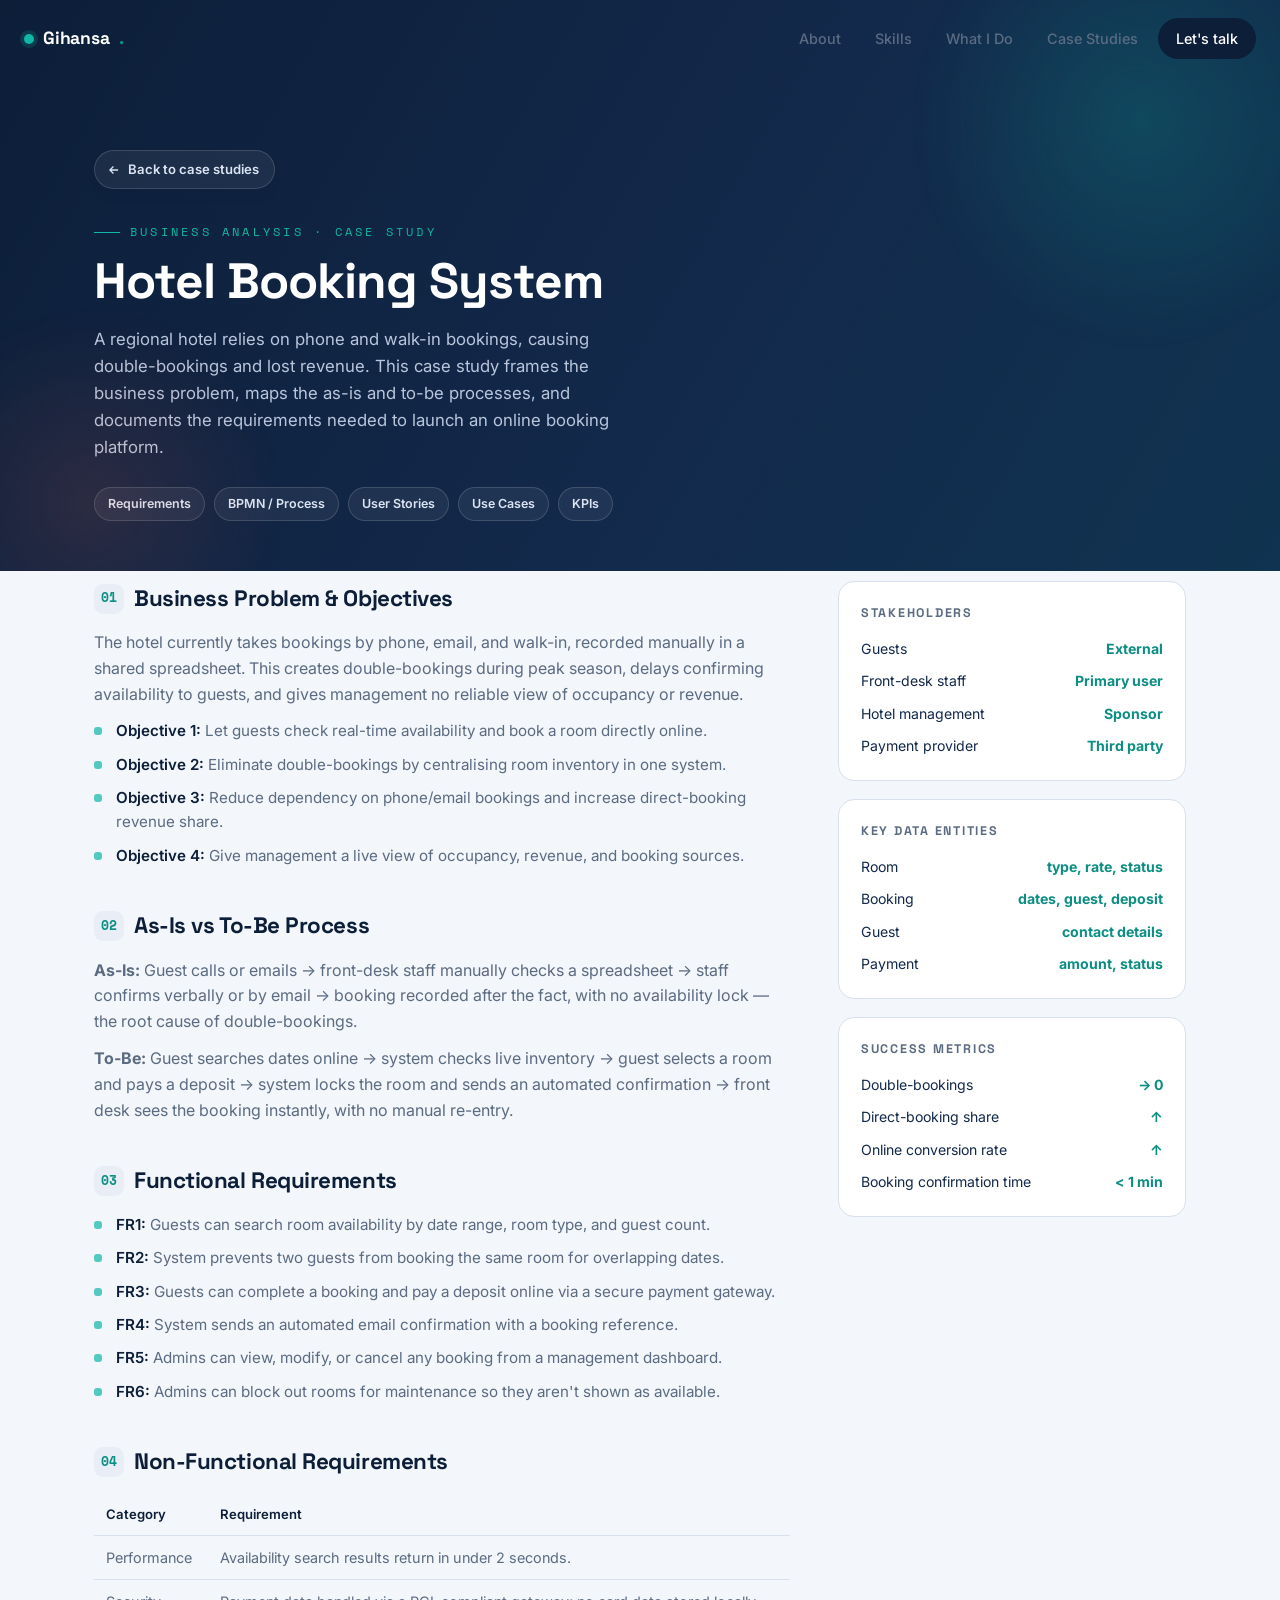
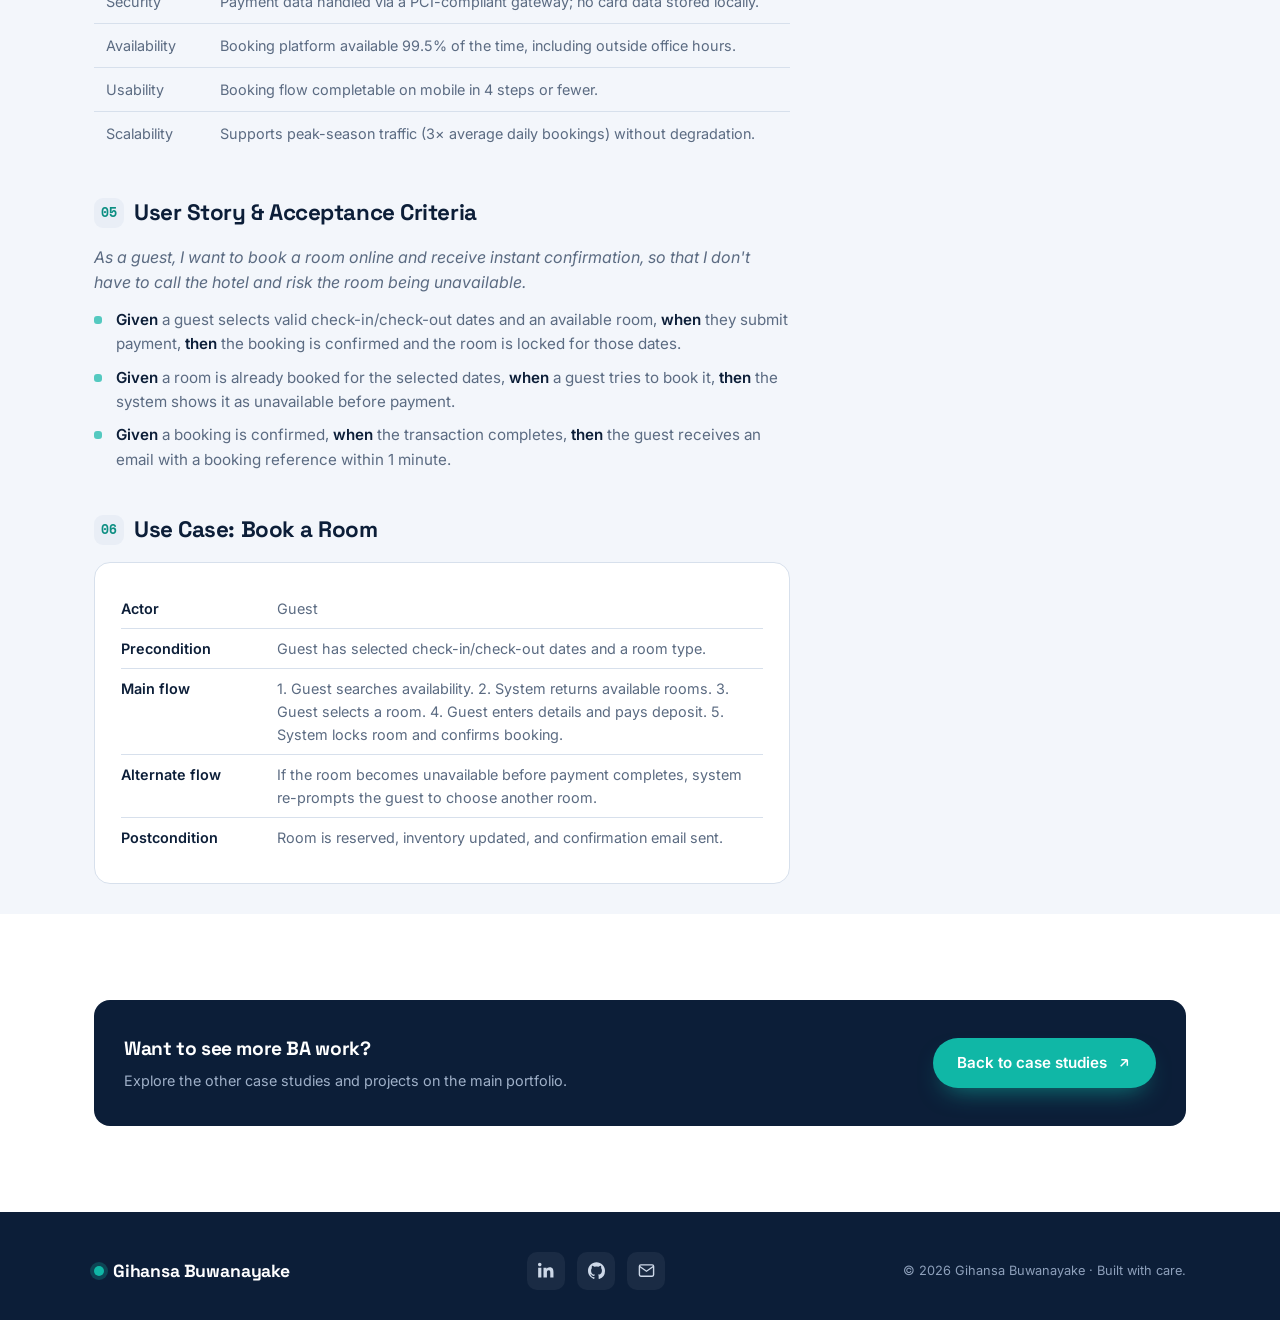
==== hotel-booking-case-study.html @ 0ababed9 "Initial commit: BA portfolio site Add portfolio homepage, hotel booking and online shopping BA case " ====
<!DOCTYPE html>
<html lang="en">
<head>
<meta charset="UTF-8" />
<meta name="viewport" content="width=device-width, initial-scale=1.0" />
<title>Hotel Booking System — BA Case Study · Gihansa Buwanayake</title>
<meta name="description" content="Business analysis case study: requirements, process mapping, user stories and use cases for an online hotel booking platform." />
<link rel="icon" href="data:image/svg+xml,<svg xmlns='http://www.w3.org/2000/svg' viewBox='0 0 100 100'><rect width='100' height='100' rx='22' fill='%230C1E38'/><text x='50' y='68' font-size='54' text-anchor='middle' fill='%2310B7A6' font-family='monospace' font-weight='700'>G</text></svg>" />
<link rel="preconnect" href="https://fonts.googleapis.com">
<link rel="preconnect" href="https://fonts.gstatic.com" crossorigin>
<link href="https://fonts.googleapis.com/css2?family=Space+Grotesk:wght@400;500;600;700&family=Inter:wght@400;500;600&family=Space+Mono:wght@400;700&display=swap" rel="stylesheet">
<link rel="stylesheet" href="css/styles.css">
</head>
<body>

<div class="progress" id="progress" aria-hidden="true"></div>

<nav class="nav" id="nav">
  <a href="index.html#top" class="brand"><span class="dot"></span>Gihansa<span style="color:var(--teal-dk)">.</span></a>
  <div class="navlinks" id="navlinks">
    <a href="index.html#about">About</a>
    <a href="index.html#skills">Skills</a>
    <a href="index.html#services">What I Do</a>
    <a href="index.html#work">Case Studies</a>
    <a href="index.html#contact" class="nav-cta">Let's talk</a>
  </div>
  <button class="burger" id="burger" aria-label="Menu"><span></span><span></span><span></span></button>
</nav>

<header class="hero case-hero dark" id="top">
  <div class="wrap">
    <a href="index.html#work" class="back">
      <svg viewBox="0 0 24 24" fill="none" stroke="currentColor" stroke-width="2.2"><path d="M19 12H5M11 18l-6-6 6-6"/></svg>
      Back to case studies
    </a>
    <span class="eyebrow reveal in">Business Analysis · Case Study</span>
    <h1 class="reveal in d1">Hotel Booking System</h1>
    <p class="lead reveal in d2">A regional hotel relies on phone and walk-in bookings, causing double-bookings and lost revenue. This case study frames the business problem, maps the as-is and to-be processes, and documents the requirements needed to launch an online booking platform.</p>
    <div class="case-meta reveal in d3">
      <span>Requirements</span>
      <span>BPMN / Process</span>
      <span>User Stories</span>
      <span>Use Cases</span>
      <span>KPIs</span>
    </div>
  </div>
</header>

<section class="section case-body">
  <div class="wrap case-grid">
    <div>
      <div class="case-block reveal">
        <h2><span class="no">01</span>Business Problem &amp; Objectives</h2>
        <p>The hotel currently takes bookings by phone, email, and walk-in, recorded manually in a shared spreadsheet. This creates double-bookings during peak season, delays confirming availability to guests, and gives management no reliable view of occupancy or revenue.</p>
        <ul>
          <li><strong>Objective 1:</strong> Let guests check real-time availability and book a room directly online.</li>
          <li><strong>Objective 2:</strong> Eliminate double-bookings by centralising room inventory in one system.</li>
          <li><strong>Objective 3:</strong> Reduce dependency on phone/email bookings and increase direct-booking revenue share.</li>
          <li><strong>Objective 4:</strong> Give management a live view of occupancy, revenue, and booking sources.</li>
        </ul>
      </div>

      <div class="case-block reveal d1">
        <h2><span class="no">02</span>As-Is vs To-Be Process</h2>
        <p><strong>As-Is:</strong> Guest calls or emails → front-desk staff manually checks a spreadsheet → staff confirms verbally or by email → booking recorded after the fact, with no availability lock — the root cause of double-bookings.</p>
        <p><strong>To-Be:</strong> Guest searches dates online → system checks live inventory → guest selects a room and pays a deposit → system locks the room and sends an automated confirmation → front desk sees the booking instantly, with no manual re-entry.</p>
      </div>

      <div class="case-block reveal d2">
        <h2><span class="no">03</span>Functional Requirements</h2>
        <ul>
          <li><strong>FR1:</strong> Guests can search room availability by date range, room type, and guest count.</li>
          <li><strong>FR2:</strong> System prevents two guests from booking the same room for overlapping dates.</li>
          <li><strong>FR3:</strong> Guests can complete a booking and pay a deposit online via a secure payment gateway.</li>
          <li><strong>FR4:</strong> System sends an automated email confirmation with a booking reference.</li>
          <li><strong>FR5:</strong> Admins can view, modify, or cancel any booking from a management dashboard.</li>
          <li><strong>FR6:</strong> Admins can block out rooms for maintenance so they aren't shown as available.</li>
        </ul>
      </div>

      <div class="case-block reveal d3">
        <h2><span class="no">04</span>Non-Functional Requirements</h2>
        <table class="case-table">
          <tr><th>Category</th><th>Requirement</th></tr>
          <tr><td>Performance</td><td>Availability search results return in under 2 seconds.</td></tr>
          <tr><td>Security</td><td>Payment data handled via a PCI-compliant gateway; no card data stored locally.</td></tr>
          <tr><td>Availability</td><td>Booking platform available 99.5% of the time, including outside office hours.</td></tr>
          <tr><td>Usability</td><td>Booking flow completable on mobile in 4 steps or fewer.</td></tr>
          <tr><td>Scalability</td><td>Supports peak-season traffic (3× average daily bookings) without degradation.</td></tr>
        </table>
      </div>

      <div class="case-block reveal">
        <h2><span class="no">05</span>User Story &amp; Acceptance Criteria</h2>
        <p><em>As a guest, I want to book a room online and receive instant confirmation, so that I don't have to call the hotel and risk the room being unavailable.</em></p>
        <ul>
          <li><strong>Given</strong> a guest selects valid check-in/check-out dates and an available room, <strong>when</strong> they submit payment, <strong>then</strong> the booking is confirmed and the room is locked for those dates.</li>
          <li><strong>Given</strong> a room is already booked for the selected dates, <strong>when</strong> a guest tries to book it, <strong>then</strong> the system shows it as unavailable before payment.</li>
          <li><strong>Given</strong> a booking is confirmed, <strong>when</strong> the transaction completes, <strong>then</strong> the guest receives an email with a booking reference within 1 minute.</li>
        </ul>
      </div>

      <div class="case-block reveal d1">
        <h2><span class="no">06</span>Use Case: Book a Room</h2>
        <div class="usecase">
          <div class="row"><b>Actor</b><span>Guest</span></div>
          <div class="row"><b>Precondition</b><span>Guest has selected check-in/check-out dates and a room type.</span></div>
          <div class="row"><b>Main flow</b><span>1. Guest searches availability. 2. System returns available rooms. 3. Guest selects a room. 4. Guest enters details and pays deposit. 5. System locks room and confirms booking.</span></div>
          <div class="row"><b>Alternate flow</b><span>If the room becomes unavailable before payment completes, system re-prompts the guest to choose another room.</span></div>
          <div class="row"><b>Postcondition</b><span>Room is reserved, inventory updated, and confirmation email sent.</span></div>
        </div>
      </div>
    </div>

    <aside class="case-side">
      <div class="side-card reveal">
        <h3>Stakeholders</h3>
        <ul>
          <li>Guests <b>External</b></li>
          <li>Front-desk staff <b>Primary user</b></li>
          <li>Hotel management <b>Sponsor</b></li>
          <li>Payment provider <b>Third party</b></li>
        </ul>
      </div>
      <div class="side-card reveal d1">
        <h3>Key Data Entities</h3>
        <ul>
          <li>Room <b>type, rate, status</b></li>
          <li>Booking <b>dates, guest, deposit</b></li>
          <li>Guest <b>contact details</b></li>
          <li>Payment <b>amount, status</b></li>
        </ul>
      </div>
      <div class="side-card reveal d2">
        <h3>Success Metrics</h3>
        <ul>
          <li>Double-bookings <b>→ 0</b></li>
          <li>Direct-booking share <b>↑</b></li>
          <li>Online conversion rate <b>↑</b></li>
          <li>Booking confirmation time <b>&lt; 1 min</b></li>
        </ul>
      </div>
    </aside>
  </div>
</section>

<section class="section alt">
  <div class="wrap">
    <div class="case-cta reveal">
      <div>
        <h3>Want to see more BA work?</h3>
        <p>Explore the other case studies and projects on the main portfolio.</p>
      </div>
      <a href="index.html#work" class="btn btn-primary">Back to case studies
        <svg width="16" height="16" viewBox="0 0 24 24" fill="none" stroke="currentColor" stroke-width="2.2"><path d="M7 17L17 7M17 7H8M17 7v9"/></svg>
      </a>
    </div>
  </div>
</section>

<footer>
  <div class="wrap">
    <a href="index.html#top" class="brand"><span class="dot" style="box-shadow:0 0 0 4px rgba(16,183,166,.25)"></span>Gihansa Buwanayake</a>
    <div class="fsoc">
      <a href="https://www.linkedin.com/in/gihansa-senukie/" target="_blank" rel="noopener" aria-label="LinkedIn"><svg viewBox="0 0 24 24" fill="currentColor"><path d="M4.98 3.5C4.98 4.88 3.87 6 2.5 6S0 4.88 0 3.5 1.12 1 2.5 1s2.48 1.12 2.48 2.5zM.24 8h4.52v14H.24V8zm7.5 0h4.34v1.9h.06c.6-1.14 2.08-2.34 4.28-2.34 4.58 0 5.42 3 5.42 6.9V22h-4.52v-6.6c0-1.57-.03-3.6-2.2-3.6-2.2 0-2.54 1.72-2.54 3.49V22H7.74V8z"/></svg></a>
      <a href="https://github.com/ghsenu" target="_blank" rel="noopener" aria-label="GitHub"><svg viewBox="0 0 24 24" fill="currentColor"><path d="M12 .5C5.37.5 0 5.87 0 12.5c0 5.3 3.44 9.8 8.2 11.39.6.11.82-.26.82-.58v-2.03c-3.34.72-4.04-1.61-4.04-1.61-.55-1.38-1.34-1.75-1.34-1.75-1.09-.75.08-.73.08-.73 1.2.09 1.84 1.24 1.84 1.24 1.07 1.84 2.81 1.3 3.5.99.11-.78.42-1.3.76-1.6-2.67-.3-5.47-1.34-5.47-5.96 0-1.32.47-2.39 1.24-3.23-.13-.31-.54-1.53.11-3.18 0 0 1.01-.32 3.3 1.23a11.5 11.5 0 016 0c2.29-1.55 3.3-1.23 3.3-1.23.65 1.65.24 2.87.12 3.18.77.84 1.23 1.91 1.23 3.23 0 4.63-2.81 5.65-5.49 5.95.43.37.82 1.1.82 2.22v3.29c0 .32.22.7.83.58A12 12 0 0024 12.5C24 5.87 18.63.5 12 .5z"/></svg></a>
      <a href="mailto:gihansa.work@gmail.com" aria-label="Email"><svg viewBox="0 0 24 24" fill="none" stroke="currentColor" stroke-width="2"><rect x="2" y="4" width="20" height="16" rx="2"/><path d="M2 6l10 7L22 6"/></svg></a>
    </div>
    <p class="foot-note">© <span id="yr"></span> Gihansa Buwanayake · Built with care.</p>
  </div>
</footer>

<button class="to-top" id="toTop" aria-label="Back to top">
  <svg viewBox="0 0 24 24" fill="none" stroke="currentColor" stroke-width="2.4"><path d="M12 19V5M12 5l-6 6M12 5l6 6"/></svg>
</button>

<script>
  document.getElementById('yr').textContent = new Date().getFullYear();

  const nav = document.getElementById('nav');
  addEventListener('scroll', () => nav.classList.toggle('scrolled', scrollY > 40));

  const burger = document.getElementById('burger'), links = document.getElementById('navlinks');
  burger.addEventListener('click', () => links.classList.toggle('open'));
  links.querySelectorAll('a').forEach(a => a.addEventListener('click', () => links.classList.remove('open')));

  const io = new IntersectionObserver((entries) => {
    entries.forEach(e => { if (e.isIntersecting){ e.target.classList.add('in'); io.unobserve(e.target); } });
  }, { threshold: .18 });
  document.querySelectorAll('.reveal:not(.in)').forEach(el => io.observe(el));

  const bar = document.getElementById('progress');
  const setProgress = () => {
    const h = document.documentElement;
    const scrolled = h.scrollTop / (h.scrollHeight - h.clientHeight || 1);
    bar.style.width = (scrolled * 100) + '%';
  };
  addEventListener('scroll', setProgress, { passive: true });
  addEventListener('resize', setProgress);
  setProgress();

  const toTop = document.getElementById('toTop');
  const reduce = matchMedia('(prefers-reduced-motion: reduce)').matches;
  addEventListener('scroll', () => toTop.classList.toggle('show', scrollY > 600), { passive: true });
  toTop.addEventListener('click', () => scrollTo({ top: 0, behavior: reduce ? 'auto' : 'smooth' }));
</script>
</body>
</html>
---- css/styles.css ----
:root{
  --ink:#0C1E38;        /* deep navy */
  --ink-soft:#13294B;
  --paper:#F3F6FB;      /* cool light bg */
  --paper-2:#E9EEF6;
  --white:#FFFFFF;
  --teal:#10B7A6;       /* primary accent */
  --teal-dk:#0C8E82;
  --coral:#FF6B57;      /* whisper accent */
  --slate:#5B6B82;      /* muted text */
  --line:#D7E0EC;
  --shadow:0 18px 40px -24px rgba(12,30,56,.35);
  --shadow-sm:0 8px 20px -14px rgba(12,30,56,.4);
  --r:16px;
  --maxw:1140px;
}
*{box-sizing:border-box;margin:0;padding:0}
html{scroll-behavior:smooth}
body{
  font-family:'Inter',system-ui,sans-serif;
  background:var(--paper);
  color:var(--ink);
  line-height:1.6;
  -webkit-font-smoothing:antialiased;
  overflow-x:hidden;
}
a{color:inherit;text-decoration:none}
h1,h2,h3,.display{font-family:'Space Grotesk',sans-serif;letter-spacing:-.02em}
::selection{background:var(--teal);color:#fff}

.wrap{max-width:var(--maxw);margin:0 auto;padding:0 24px}
.eyebrow{
  font-family:'Space Mono',monospace;font-size:.72rem;letter-spacing:.28em;
  text-transform:uppercase;color:var(--teal-dk);display:inline-flex;gap:10px;align-items:center;
}
.eyebrow::before{content:"";width:26px;height:1px;background:var(--teal)}

/* ---------- NAV ---------- */
.nav{
  position:fixed;top:0;left:0;right:0;z-index:50;
  display:flex;align-items:center;justify-content:space-between;
  padding:18px 24px;transition:padding .3s ease,background .3s ease,box-shadow .3s ease;
}
.nav.scrolled{background:rgba(243,246,251,.86);backdrop-filter:blur(12px);
  padding:12px 24px;box-shadow:0 1px 0 var(--line)}
.brand{font-family:'Space Grotesk';font-weight:700;font-size:1.1rem;letter-spacing:-.01em;display:flex;align-items:center;gap:9px}
.brand .dot{width:10px;height:10px;border-radius:50%;background:var(--teal);box-shadow:0 0 0 4px rgba(16,183,166,.18);animation:dotPulse 2.8s ease-in-out infinite}
@keyframes dotPulse{
  0%,100%{opacity:1;box-shadow:0 0 0 4px rgba(16,183,166,.18)}
  50%{opacity:.45;box-shadow:0 0 0 8px rgba(16,183,166,.06)}
}
@media(prefers-reduced-motion:reduce){.brand .dot{animation:none}}
.navlinks{display:flex;gap:6px;align-items:center}
.navlinks a{
  font-size:.9rem;font-weight:500;color:var(--slate);padding:8px 14px;border-radius:999px;
  transition:color .2s,background .2s;position:relative;
}
.navlinks a:hover{color:var(--ink)}
.navlinks a.active{color:var(--ink);background:var(--white);box-shadow:var(--shadow-sm)}
.nav-cta{font-weight:600;color:#fff!important;background:var(--ink);padding:9px 18px!important;border-radius:999px}
.nav-cta:hover{background:var(--teal-dk)}
.burger{display:none;flex-direction:column;gap:5px;background:none;border:0;cursor:pointer;padding:8px}
.burger span{width:24px;height:2px;background:var(--ink);border-radius:2px;transition:.3s}

/* ---------- HERO ---------- */
.hero{position:relative;padding:150px 0 90px;overflow:hidden}
.hero::before{ /* soft glow */
  content:"";position:absolute;top:-140px;right:-120px;width:520px;height:520px;
  background:radial-gradient(circle at center,rgba(16,183,166,.20),transparent 62%);
  filter:blur(6px);z-index:0;will-change:transform;
  animation:auroraA 20s ease-in-out infinite;
}
.hero::after{
  content:"";position:absolute;bottom:-160px;left:-140px;width:460px;height:460px;
  background:radial-gradient(circle at center,rgba(255,107,87,.12),transparent 60%);z-index:0;
  will-change:transform;animation:auroraB 26s ease-in-out infinite;
}
.hero-grid{position:relative;z-index:1;display:grid;grid-template-columns:1.15fr .85fr;gap:48px;align-items:center}
.hero h1{font-size:clamp(2.5rem,6vw,4.2rem);line-height:1.02;font-weight:700;margin:18px 0 10px}
.hero h1 .accent{color:var(--teal-dk)}
.hero h1 .greet{
  display:block;
  background:linear-gradient(100deg,var(--ink) 25%,var(--teal-dk) 60%,var(--coral) 100%);
  -webkit-background-clip:text;background-clip:text;color:transparent;
}
.hero h1 .tagline{display:block;font-size:.78em;margin-top:.15em}
.roles{height:2.1em;font-family:'Space Grotesk';font-size:clamp(1.05rem,2.4vw,1.5rem);font-weight:600;color:var(--ink-soft);display:flex;align-items:center;flex-wrap:wrap;gap:10px 12px}
.roles .swap{position:relative;display:inline-block;overflow:visible;height:1.3em;min-width:15ch;flex-shrink:0}
.roles .swap span{position:absolute;left:0;top:0;white-space:nowrap;color:var(--teal-dk);opacity:0;transform:translateY(12px);animation:roll 10s infinite}
.roles .swap span:nth-child(1){animation-delay:0s}
.roles .swap span:nth-child(2){animation-delay:2.5s}
.roles .swap span:nth-child(3){animation-delay:5s}
.roles .swap span:nth-child(4){animation-delay:7.5s}
@keyframes roll{0%{opacity:0;transform:translateY(12px)}4%{opacity:1;transform:translateY(0)}22%{opacity:1;transform:translateY(0)}26%{opacity:0;transform:translateY(-12px)}100%{opacity:0}}
.lead{color:var(--slate);font-size:1.05rem;max-width:34rem;margin:20px 0 26px}
.cta-row{display:flex;gap:14px;flex-wrap:wrap}
.btn{display:inline-flex;align-items:center;gap:9px;font-weight:600;font-size:.95rem;padding:13px 24px;border-radius:999px;transition:transform .2s,box-shadow .2s,background .2s;cursor:pointer;border:0}
.btn-primary{background:var(--teal);color:#fff;box-shadow:0 12px 26px -12px rgba(16,183,166,.7)}
.btn-primary:hover{transform:translateY(-2px);background:var(--teal-dk)}
.btn-ghost{background:transparent;color:var(--ink);border:1.5px solid var(--line)}
.btn-ghost:hover{border-color:var(--ink);transform:translateY(-2px)}
.hero-socials{display:flex;gap:16px;margin-top:26px}
.hero-socials a{width:42px;height:42px;border-radius:12px;display:grid;place-items:center;background:var(--white);box-shadow:var(--shadow-sm);color:var(--ink-soft);transition:transform .2s,color .2s}
.hero-socials a:hover{transform:translateY(-3px);color:var(--teal-dk)}
.hero-socials svg{width:19px;height:19px}

/* portrait */
.portrait{position:relative;justify-self:center;width:min(340px,80vw);aspect-ratio:1}
.portrait .ring{position:absolute;inset:-14px;border-radius:50%;
  background:conic-gradient(from 0deg,var(--teal),#6ee7dc,var(--coral),var(--teal));
  animation:spin 34s linear infinite;filter:blur(.3px)}
.portrait .ring::after{content:"";position:absolute;inset:9px;border-radius:50%;background:var(--paper)}
@keyframes spin{to{transform:rotate(360deg)}}
.portrait img{position:absolute;inset:6px;width:calc(100% - 12px);height:calc(100% - 12px);
  object-fit:cover;border-radius:50%;z-index:2;box-shadow:var(--shadow)}

/* orbiting BA-keyword tags: "thinking" effect around the photo */
.portrait .orbit{position:absolute;inset:0;z-index:3;pointer-events:none}
.portrait .otag{
  position:absolute;top:50%;left:50%;transform-origin:0 0;
  background:var(--white);box-shadow:var(--shadow);border-radius:999px;
  padding:7px 13px;font-size:.72rem;font-weight:600;color:var(--ink-soft);
  white-space:nowrap;opacity:0;
  animation:orbitSpin linear infinite, otagFade linear infinite;
}
.portrait .o1{--r:172px;--dur:26s;--delay:0s;--fdelay:0s}
.portrait .o2{--r:180px;--dur:30s;--delay:-6s;--fdelay:2.4s}
.portrait .o3{--r:168px;--dur:24s;--delay:-13s;--fdelay:4.8s}
.portrait .o4{--r:184px;--dur:32s;--delay:-19s;--fdelay:7.2s}
.portrait .o5{--r:174px;--dur:28s;--delay:-9s;--fdelay:9.6s}
.portrait .otag{animation-duration:var(--dur),12s;animation-delay:var(--delay),var(--fdelay)}
@keyframes orbitSpin{
  from{transform:translate(-50%,-50%) rotate(0deg) translateX(var(--r)) rotate(0deg)}
  to{transform:translate(-50%,-50%) rotate(360deg) translateX(var(--r)) rotate(-360deg)}
}
@keyframes otagFade{
  0%,100%{opacity:0}
  8%,28%{opacity:1}
  40%{opacity:0}
}
@media(max-width:520px){
  .portrait .o1,.portrait .o2,.portrait .o3,.portrait .o4,.portrait .o5{--r:150px}
}

/* ---------- SECTION SHELL ---------- */
.section{padding:86px 0;position:relative}
.section.alt{background:var(--white)}
.sec-head{max-width:640px;margin-bottom:46px}
.sec-head h2{font-size:clamp(1.8rem,4vw,2.6rem);font-weight:700;margin:14px 0 0}
.sec-head p{color:var(--slate);margin-top:12px}

/* reveal */
.reveal{opacity:0;transform:translateY(26px);transition:opacity .7s cubic-bezier(.2,.7,.2,1),transform .7s cubic-bezier(.2,.7,.2,1)}
.reveal.in{opacity:1;transform:none}
.reveal.d1{transition-delay:.08s}.reveal.d2{transition-delay:.16s}.reveal.d3{transition-delay:.24s}.reveal.d4{transition-delay:.32s}

/* ---------- ABOUT + BRIDGE ---------- */
.about-grid{display:grid;grid-template-columns:1.1fr .9fr;gap:52px;align-items:center}
.about-grid p{color:var(--slate);margin-bottom:16px}
.about-grid p strong{color:var(--ink);font-weight:600}
.bridge{background:var(--paper);border:1px solid var(--line);border-radius:var(--r);padding:30px 26px;box-shadow:var(--shadow-sm)}
.bridge .cap{font-family:'Space Mono';font-size:.72rem;letter-spacing:.2em;text-transform:uppercase;color:var(--slate);margin-bottom:20px}
.bridge-flow{display:flex;align-items:center;justify-content:space-between;gap:8px}
.node{text-align:center;flex-shrink:0}
.node .b{width:64px;height:64px;border-radius:16px;display:grid;place-items:center;margin:0 auto 10px;font-size:1.5rem;background:var(--white);box-shadow:var(--shadow-sm)}
.node.mid .b{background:var(--ink);color:#fff;box-shadow:0 14px 30px -12px rgba(12,30,56,.6);position:relative}
.node.mid .b .pulse{position:absolute;inset:0;border-radius:16px;border:2px solid var(--teal);animation:pulse 2.2s ease-out infinite}
@keyframes pulse{0%{opacity:.9;transform:scale(1)}100%{opacity:0;transform:scale(1.5)}}
.node .t{font-size:.82rem;font-weight:600}
.node .s{font-size:.7rem;color:var(--slate)}
.link{flex:1;height:2px;background:linear-gradient(90deg,var(--line),var(--line));position:relative;overflow:hidden;border-radius:2px;min-width:24px}
.link::after{content:"";position:absolute;top:-3px;left:-30%;width:30%;height:8px;border-radius:8px;background:var(--teal);filter:blur(1px);animation:travel 2.6s linear infinite}
.link.r::after{animation-delay:1.3s}
@keyframes travel{to{left:110%}}

/* ---------- SKILLS ---------- */
.skills-grid{display:grid;grid-template-columns:1fr 1fr;gap:52px}
.bar-row{margin-bottom:20px}
.bar-top{display:flex;justify-content:space-between;font-size:.9rem;font-weight:600;margin-bottom:8px}
.bar-top .pct{font-family:'Space Mono';color:var(--teal-dk)}
.bar{height:8px;border-radius:8px;background:var(--paper-2);overflow:hidden}
.section.alt .bar{background:var(--paper)}
.bar span{display:block;height:100%;width:0;border-radius:8px;background:linear-gradient(90deg,var(--teal),#5fd6c8);transition:width 1.3s cubic-bezier(.2,.8,.2,1)}
.tools-title{font-family:'Space Mono';font-size:.72rem;letter-spacing:.2em;text-transform:uppercase;color:var(--slate);margin:0 0 16px}
.tools{display:flex;flex-wrap:wrap;gap:10px}
.tool{background:var(--white);border:1px solid var(--line);border-radius:999px;padding:9px 16px;font-size:.86rem;font-weight:600;
  display:inline-flex;align-items:center;gap:8px;transition:transform .2s,border-color .2s,color .2s}
.section.alt .tool{background:var(--paper)}
.tool:hover{transform:translateY(-2px);border-color:var(--teal);color:var(--teal-dk)}
.tool .d{width:7px;height:7px;border-radius:50%;background:var(--teal)}
.note{font-size:.78rem;color:var(--slate);margin-top:14px;font-style:italic}

/* ---------- SERVICES ---------- */
.cards{display:grid;grid-template-columns:repeat(3,1fr);gap:22px}
.card{background:var(--paper);border:1px solid var(--line);border-radius:var(--r);padding:30px 26px;transition:transform .25s,box-shadow .25s,border-color .25s;position:relative;overflow:hidden}
.section.alt .card{background:var(--white)}
.card:hover{transform:translateY(-6px);box-shadow:var(--shadow);border-color:transparent}
.card .ic{width:52px;height:52px;border-radius:14px;display:grid;place-items:center;background:var(--ink);color:var(--teal);margin-bottom:18px;font-size:1.4rem}
.card h3{font-size:1.2rem;margin-bottom:10px}
.card p{color:var(--slate);font-size:.93rem}
.card .num{position:absolute;top:18px;right:22px;font-family:'Space Mono';font-size:.8rem;color:var(--line)}

/* ---------- PROJECTS ---------- */
.proj{display:flex;flex-direction:column;gap:22px}
.pcard{display:grid;grid-template-columns:76px 1fr auto;gap:26px;align-items:start;
  background:var(--white);border:1px solid var(--line);border-radius:var(--r);padding:28px 30px;
  transition:transform .25s,box-shadow .25s;position:relative}
.section.alt .pcard{background:var(--paper)}
.pcard:hover{transform:translateY(-4px);box-shadow:var(--shadow)}
.pcard .idx{font-family:'Space Mono';font-weight:700;font-size:1.1rem;color:#fff;background:var(--ink);
  width:76px;height:76px;border-radius:14px;display:grid;place-items:center}
.pcard:hover .idx{background:var(--teal-dk)}
.pcard h3{font-size:1.35rem;margin-bottom:4px}
.pcard .tag{font-family:'Space Mono';font-size:.72rem;letter-spacing:.14em;text-transform:uppercase;color:var(--teal-dk);margin-bottom:12px}
.pcard ul{list-style:none;display:flex;flex-direction:column;gap:7px;margin-bottom:14px}
.pcard li{position:relative;padding-left:20px;color:var(--slate);font-size:.93rem}
.pcard li::before{content:"";position:absolute;left:0;top:9px;width:8px;height:8px;border-radius:3px;background:var(--teal);opacity:.7}
.stack{display:flex;flex-wrap:wrap;gap:7px}
.stack span{font-size:.74rem;font-weight:600;background:var(--paper-2);color:var(--ink-soft);padding:4px 10px;border-radius:6px}
.section.alt .stack span{background:var(--white)}
.pcard .go{align-self:center;white-space:nowrap;font-weight:600;font-size:.86rem;color:var(--teal-dk);display:inline-flex;align-items:center;gap:6px}
.pcard .go svg{width:15px;height:15px;transition:transform .2s}
.pcard .go:hover svg{transform:translate(3px,-3px)}

/* ---------- STATS ---------- */
.stats{display:grid;grid-template-columns:repeat(4,1fr);gap:22px}
.stat{text-align:center;padding:26px 16px;background:var(--white);border-radius:var(--r);border:1px solid var(--line)}
.stat .n{font-family:'Space Grotesk';font-weight:700;font-size:2.4rem;color:var(--ink);line-height:1}
.stat .n .u{color:var(--teal-dk)}
.stat .l{font-size:.82rem;color:var(--slate);margin-top:8px}

/* ---------- CONTACT ---------- */
.contact-grid{display:grid;grid-template-columns:.9fr 1.1fr;gap:52px;align-items:start}
.contact-list{display:flex;flex-direction:column;gap:14px;margin-top:24px}
.ci{display:flex;gap:14px;align-items:center;background:var(--paper);border:1px solid var(--line);border-radius:12px;padding:14px 16px;transition:transform .2s,border-color .2s}
.ci:hover{transform:translateX(4px);border-color:var(--teal)}
.ci .ic{width:40px;height:40px;border-radius:10px;background:var(--ink);color:var(--teal);display:grid;place-items:center;flex-shrink:0}
.ci .ic svg{width:18px;height:18px}
.ci .k{font-size:.72rem;color:var(--slate);text-transform:uppercase;letter-spacing:.1em}
.ci .v{font-weight:600;font-size:.95rem}
form.card2{background:var(--paper);border:1px solid var(--line);border-radius:var(--r);padding:30px}
.field{margin-bottom:16px}
.field label{display:block;font-size:.8rem;font-weight:600;margin-bottom:7px}
.field input,.field textarea{width:100%;padding:12px 14px;border:1.5px solid var(--line);border-radius:10px;
  font-family:inherit;font-size:.92rem;background:var(--white);transition:border-color .2s}
.field input:focus,.field textarea:focus{outline:none;border-color:var(--teal)}
.field textarea{resize:vertical;min-height:110px}

/* ---------- FOOTER ---------- */
footer{background:var(--ink);color:#cdd8e8;padding:40px 0 30px}
footer .wrap{display:flex;justify-content:space-between;align-items:center;flex-wrap:wrap;gap:16px}
footer .brand{color:#fff}
footer a{color:#cdd8e8;transition:color .2s}
footer a:hover{color:var(--teal)}
.fsoc{display:flex;gap:12px}
.fsoc a{width:38px;height:38px;border-radius:10px;background:rgba(255,255,255,.06);display:grid;place-items:center}
.fsoc svg{width:17px;height:17px}
.foot-note{font-size:.8rem;color:#8ea0bb}

/* ---------- RESPONSIVE ---------- */
@media(max-width:900px){
  .hero-grid,.about-grid,.skills-grid,.contact-grid{grid-template-columns:1fr}
  .portrait{order:-1;margin-bottom:20px}
  .cards{grid-template-columns:1fr}
  .stats{grid-template-columns:1fr 1fr}
  .pcard{grid-template-columns:56px 1fr;gap:18px;padding:24px}
  .pcard .idx{width:56px;height:56px;font-size:.95rem}
  .pcard .go{grid-column:2;justify-self:start}
  .navlinks{display:none;position:absolute;top:100%;left:0;right:0;flex-direction:column;background:var(--white);
    padding:14px;gap:4px;box-shadow:var(--shadow)}
  .navlinks.open{display:flex}
  .navlinks a{width:100%}
  .burger{display:flex}
}
@media(max-width:520px){.stats{grid-template-columns:1fr}.hero{padding-top:120px}.roles .swap{width:100%;height:1.5em}}

/* ---------- ADDED MOTION / POLISH ---------- */
/* scroll progress */
.progress{position:fixed;top:0;left:0;height:3px;width:0;z-index:60;
  background:linear-gradient(90deg,var(--teal),#5fd6c8,var(--coral));
  box-shadow:0 0 12px rgba(16,183,166,.55)}

/* hero blueprint grid */
.hero .blueprint{position:absolute;inset:0;z-index:0;pointer-events:none;
  background-image:linear-gradient(var(--line) 1px,transparent 1px),
    linear-gradient(90deg,var(--line) 1px,transparent 1px);
  background-size:46px 46px;opacity:.55;
  -webkit-mask-image:radial-gradient(ellipse 78% 70% at 62% 42%,#000 38%,transparent 80%);
  mask-image:radial-gradient(ellipse 78% 70% at 62% 42%,#000 38%,transparent 80%);
  animation:drift 32s linear infinite}
@keyframes drift{to{background-position:46px 46px,46px 46px}}

/* hero accent draw-in underline */
.hero h1 .accent{position:relative}
.hero h1 .accent::after{content:"";position:absolute;left:0;bottom:.02em;height:.08em;width:100%;
  background:linear-gradient(90deg,var(--teal),var(--coral));border-radius:3px;
  transform:scaleX(0);transform-origin:left;animation:draw .9s cubic-bezier(.2,.8,.2,1) .7s forwards}
@keyframes draw{to{transform:scaleX(1)}}

/* 3D tilt on cards */
.card,.pcard{will-change:transform}
.tilting{transition:transform .09s ease-out,box-shadow .25s,border-color .25s}

/* primary CTA shine sweep */
.btn-primary{position:relative;overflow:hidden}
.btn-primary>*{position:relative;z-index:1}
.btn-primary::after{content:"";position:absolute;top:0;left:-130%;width:55%;height:100%;z-index:0;
  pointer-events:none;transform:skewX(-18deg);
  background:linear-gradient(100deg,transparent,rgba(255,255,255,.45),transparent);
  transition:left .6s ease}
.btn-primary:hover::after{left:140%}

/* back to top */
.to-top{position:fixed;right:22px;bottom:22px;z-index:55;width:46px;height:46px;border-radius:14px;
  display:grid;place-items:center;background:var(--ink);color:#fff;box-shadow:var(--shadow);
  cursor:pointer;border:0;opacity:0;transform:translateY(14px) scale(.92);pointer-events:none;
  transition:opacity .3s,transform .3s,background .2s}
.to-top.show{opacity:1;transform:none;pointer-events:auto}
.to-top:hover{background:var(--teal-dk);transform:translateY(-3px)}
.to-top svg{width:20px;height:20px}

/* ambient hero life: drifting aurora + floating nodes */
@keyframes auroraA{0%,100%{transform:translate(0,0) scale(1)}50%{transform:translate(-34px,26px) scale(1.14)}}
@keyframes auroraB{0%,100%{transform:translate(0,0) scale(1)}50%{transform:translate(30px,-26px) scale(1.1)}}
.hero .motes{position:absolute;inset:0;z-index:0;pointer-events:none;overflow:hidden}
.hero .motes i{position:absolute;border-radius:50%;opacity:0;
  background:radial-gradient(circle,rgba(16,183,166,.9),transparent 70%);
  animation:mote linear infinite}
@keyframes mote{
  0%{opacity:0;transform:translateY(24px) scale(.5)}
  18%{opacity:.45}
  82%{opacity:.45}
  100%{opacity:0;transform:translateY(-70px) scale(1)}
}

/* section eyebrow shimmer */
.eyebrow{position:relative;overflow:hidden}
.eyebrow::after{content:"";position:absolute;top:0;left:-60%;width:40%;height:100%;
  background:linear-gradient(100deg,transparent,rgba(16,183,166,.35),transparent);
  animation:eyebrowShine 5s ease-in-out infinite}
@keyframes eyebrowShine{0%{left:-60%}45%{left:120%}100%{left:120%}}

/* tools: staggered pop-in on reveal */
.tools .tool{opacity:0;transform:translateY(10px) scale(.94)}
.reveal.in .tools .tool{animation:toolPop .5s cubic-bezier(.2,.8,.2,1) forwards}
.tools .tool:nth-child(1){animation-delay:.05s}
.tools .tool:nth-child(2){animation-delay:.1s}
.tools .tool:nth-child(3){animation-delay:.15s}
.tools .tool:nth-child(4){animation-delay:.2s}
.tools .tool:nth-child(5){animation-delay:.25s}
.tools .tool:nth-child(6){animation-delay:.3s}
.tools .tool:nth-child(7){animation-delay:.35s}
.tools .tool:nth-child(8){animation-delay:.4s}
.tools .tool:nth-child(9){animation-delay:.45s}
.tools .tool:nth-child(10){animation-delay:.5s}
@keyframes toolPop{to{opacity:1;transform:none}}

/* stat numbers: settle glow once counted up */
.stat{position:relative}
.stat .n{animation:statGlow 2.4s ease-out .2s both}
@keyframes statGlow{
  0%{text-shadow:0 0 0 rgba(16,183,166,0)}
  55%{text-shadow:0 0 18px rgba(16,183,166,.55)}
  100%{text-shadow:0 0 0 rgba(16,183,166,0)}
}

/* card/pcard shine sweep on hover, matching btn-primary */
.card,.pcard{position:relative}
.card::after,.pcard::after{content:"";position:absolute;inset:0;z-index:0;pointer-events:none;
  background:linear-gradient(115deg,transparent 40%,rgba(16,183,166,.10) 50%,transparent 60%);
  background-size:250% 250%;background-position:120% 0;transition:background-position .7s ease}
.card:hover::after,.pcard:hover::after{background-position:-20% 0}
.card>*,.pcard>*{position:relative;z-index:1}

/* footer social icons: playful hover bounce */
.fsoc a{transition:transform .35s cubic-bezier(.34,1.56,.64,1),background .2s,color .2s}
.fsoc a:hover{transform:translateY(-4px) rotate(-6deg);background:rgba(16,183,166,.16);color:var(--teal)}

/* hero cursor-follow glow */
.hero .cursor-glow{position:absolute;z-index:0;width:380px;height:380px;border-radius:50%;
  background:radial-gradient(circle,rgba(16,183,166,.16),transparent 70%);
  pointer-events:none;left:0;top:0;
  opacity:0;transition:opacity .4s ease;will-change:transform}
.hero:hover .cursor-glow{opacity:1}

/* section heading underline draw-in */
.sec-head h2{position:relative;display:inline-block}
.sec-head h2::after{content:"";position:absolute;left:0;bottom:-6px;height:3px;width:100%;
  background:linear-gradient(90deg,var(--teal),var(--coral));border-radius:3px;
  transform:scaleX(0);transform-origin:left;transition:transform .8s cubic-bezier(.2,.8,.2,1)}
.reveal.in .sec-head h2::after{transform:scaleX(1)}

@media(prefers-reduced-motion:reduce){
  *{animation:none!important;transition:none!important;scroll-behavior:auto!important}
  .reveal{opacity:1;transform:none}
  .bar span{transition:none}
  .hero h1 .accent::after{transform:scaleX(1)}
  .hero .blueprint{opacity:.4}
  .portrait .orbit{display:none}
  .eyebrow::after{display:none}
  .tools .tool{opacity:1;transform:none}
  .stat .n{text-shadow:none}
  .card::after,.pcard::after{display:none}
  .hero .cursor-glow{display:none}
  .sec-head h2::after{transform:scaleX(1)}
}

/* ---------- CASE STUDY PAGES ---------- */
.case-hero{padding:150px 0 50px}
.case-hero.dark{background:linear-gradient(120deg,var(--ink) 0%,var(--ink-soft) 55%,#0f3350 100%)}
.case-hero.dark .lead{color:#b9c6dc}
.case-hero.dark h1{color:#fff}
.case-hero.dark .back{background:rgba(255,255,255,.06);border-color:rgba(255,255,255,.14);color:#dbe4f2}
.case-hero.dark .back:hover{color:#fff;border-color:var(--teal)}
.case-hero.dark .case-meta span{background:rgba(255,255,255,.06);border-color:rgba(255,255,255,.14);color:#dbe4f2}
.case-hero.dark .eyebrow{color:var(--teal)}
.case-hero.dark .eyebrow::before{background:var(--teal)}
body:has(.case-hero.dark) .nav:not(.scrolled) .brand{color:#fff}
.case-hero .back{display:flex;width:fit-content;align-items:center;gap:7px;font-size:.82rem;font-weight:600;
  color:var(--ink-soft);background:var(--white);border:1px solid var(--line);
  padding:8px 15px 8px 12px;border-radius:999px;box-shadow:var(--shadow-sm);
  margin-bottom:26px;transition:transform .2s,border-color .2s,color .2s}
.case-hero .back:hover{color:var(--teal-dk);border-color:var(--teal);transform:translateX(-3px)}
.case-hero .back svg{width:14px;height:14px}
.case-hero .eyebrow{display:inline-flex;margin-top:2px}
.case-hero h1{font-size:clamp(2rem,4.4vw,3.1rem);font-weight:700;margin:14px 0 16px}
.case-meta{display:flex;flex-wrap:wrap;gap:9px;margin-top:18px}
.case-meta span{font-size:.78rem;font-weight:600;background:var(--white);border:1px solid var(--line);color:var(--ink-soft);padding:6px 13px;border-radius:999px}

.case-body{padding:10px 0 30px}
.case-grid{display:grid;grid-template-columns:2fr 1fr;gap:48px;align-items:start}
.case-block{margin-bottom:40px}
.case-block:last-child{margin-bottom:0}
.case-block h2{font-size:1.4rem;font-weight:700;margin-bottom:14px;display:flex;align-items:center;gap:10px}
.case-block h2 .no{font-family:'Space Mono';font-size:.8rem;color:var(--teal-dk);background:var(--paper-2);width:30px;height:30px;border-radius:9px;display:grid;place-items:center;flex-shrink:0}
.case-block p{color:var(--slate);margin-bottom:12px}
.case-block ul{list-style:none;display:flex;flex-direction:column;gap:9px}
.case-block li{position:relative;padding-left:22px;color:var(--slate);font-size:.95rem}
.case-block li::before{content:"";position:absolute;left:0;top:8px;width:8px;height:8px;border-radius:3px;background:var(--teal);opacity:.7}
.case-block li strong{color:var(--ink);font-weight:600}

.case-table{width:100%;border-collapse:collapse;font-size:.9rem;margin-top:6px}
.case-table th,.case-table td{text-align:left;padding:10px 12px;border-bottom:1px solid var(--line);color:var(--slate)}
.case-table th{color:var(--ink);font-weight:600;font-size:.82rem}
.case-table tr:last-child td{border-bottom:none}

.case-side{position:sticky;top:100px;display:flex;flex-direction:column;gap:18px}
.side-card{background:var(--white);border:1px solid var(--line);border-radius:var(--r);padding:22px}
.section.alt .side-card{background:var(--paper)}
.side-card h3{font-size:.78rem;text-transform:uppercase;letter-spacing:.14em;color:var(--slate);margin-bottom:14px}
.side-card ul{list-style:none;display:flex;flex-direction:column;gap:10px}
.side-card li{font-size:.88rem;color:var(--ink-soft);display:flex;justify-content:space-between;gap:10px}
.side-card li b{color:var(--teal-dk)}

.usecase{background:var(--white);border:1px solid var(--line);border-radius:var(--r);padding:26px;margin-top:8px}
.section.alt .usecase{background:var(--paper)}
.usecase .row{display:grid;grid-template-columns:140px 1fr;gap:6px 16px;padding:8px 0;border-bottom:1px solid var(--line);font-size:.9rem}
.usecase .row:last-child{border-bottom:none}
.usecase .row b{color:var(--ink);font-weight:600}
.usecase .row span{color:var(--slate)}

.case-cta{background:var(--ink);border-radius:var(--r);padding:34px 30px;display:flex;align-items:center;justify-content:space-between;flex-wrap:wrap;gap:18px;color:#fff}
.case-cta h3{font-size:1.2rem;margin-bottom:4px}
.case-cta p{color:#9fb0c8;font-size:.9rem}

@media(max-width:900px){
  .case-grid{grid-template-columns:1fr}
  .case-side{position:static}
  .usecase .row{grid-template-columns:1fr}
}
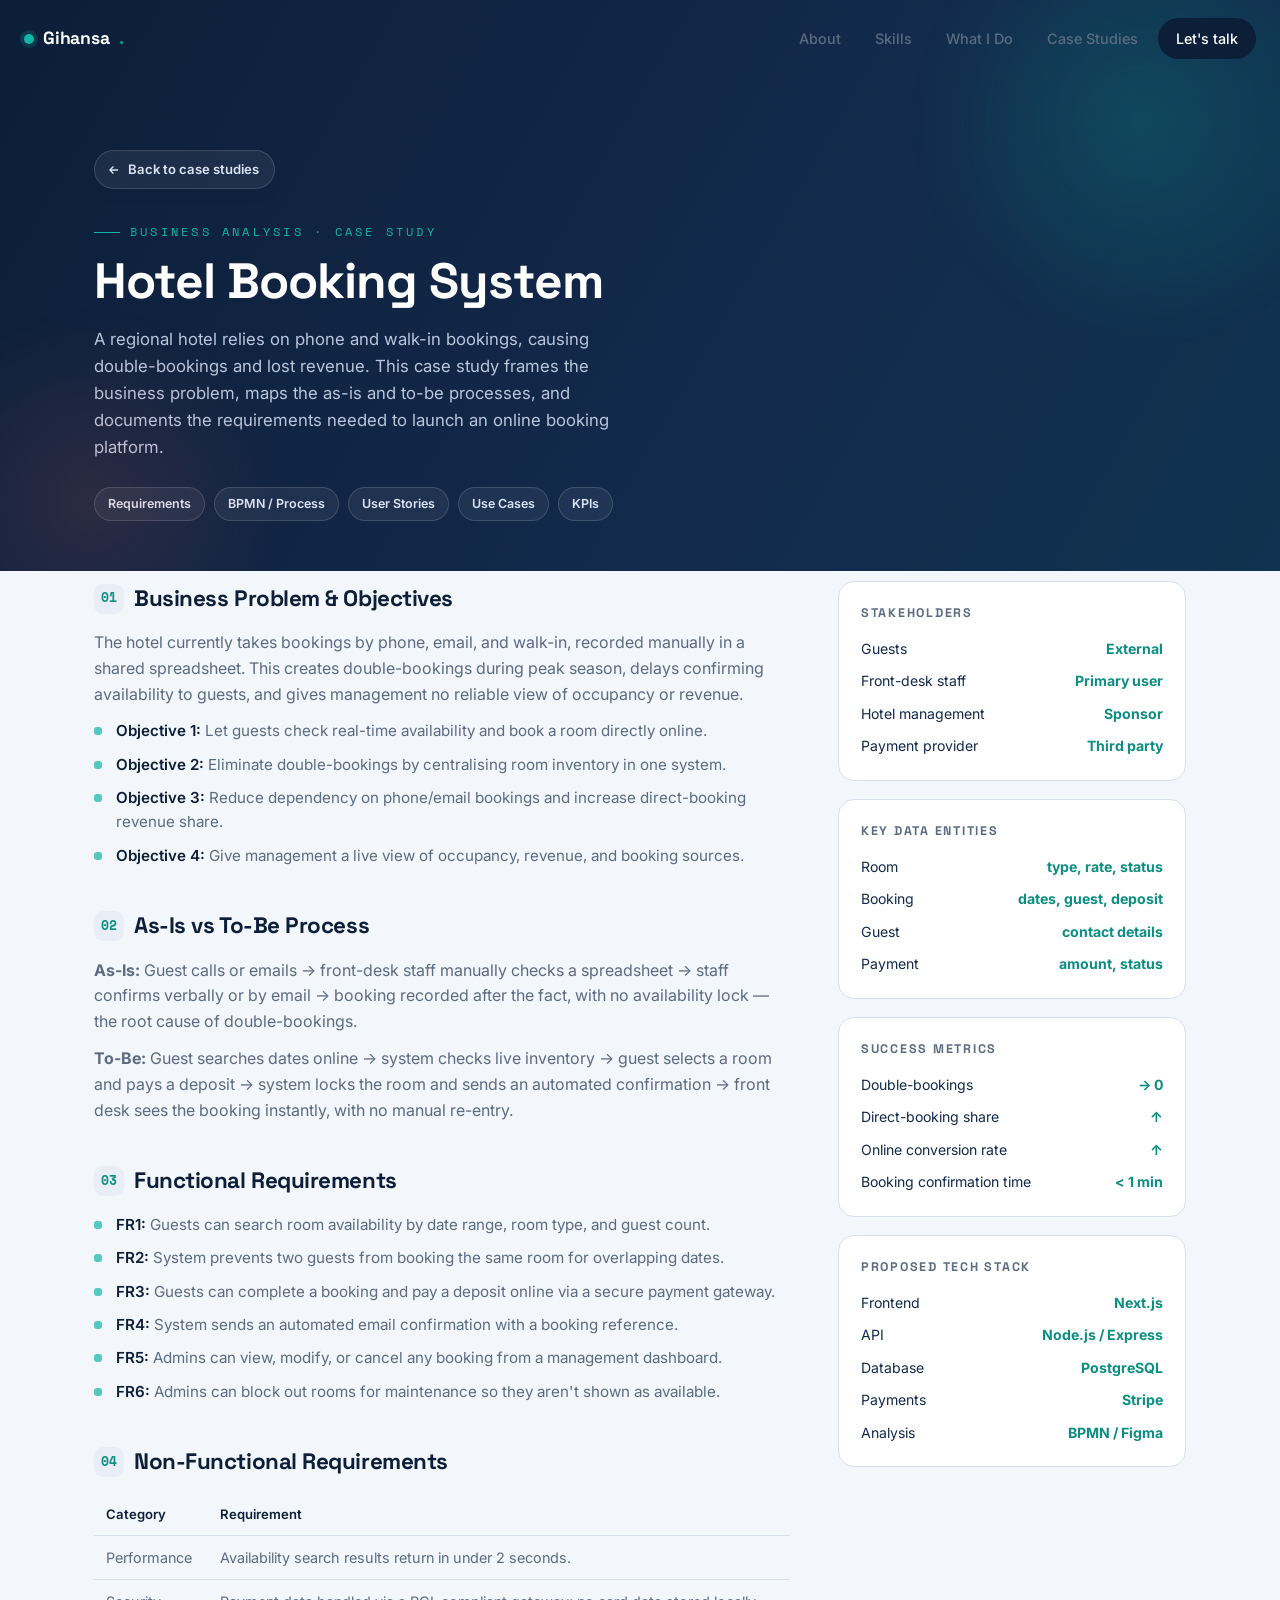
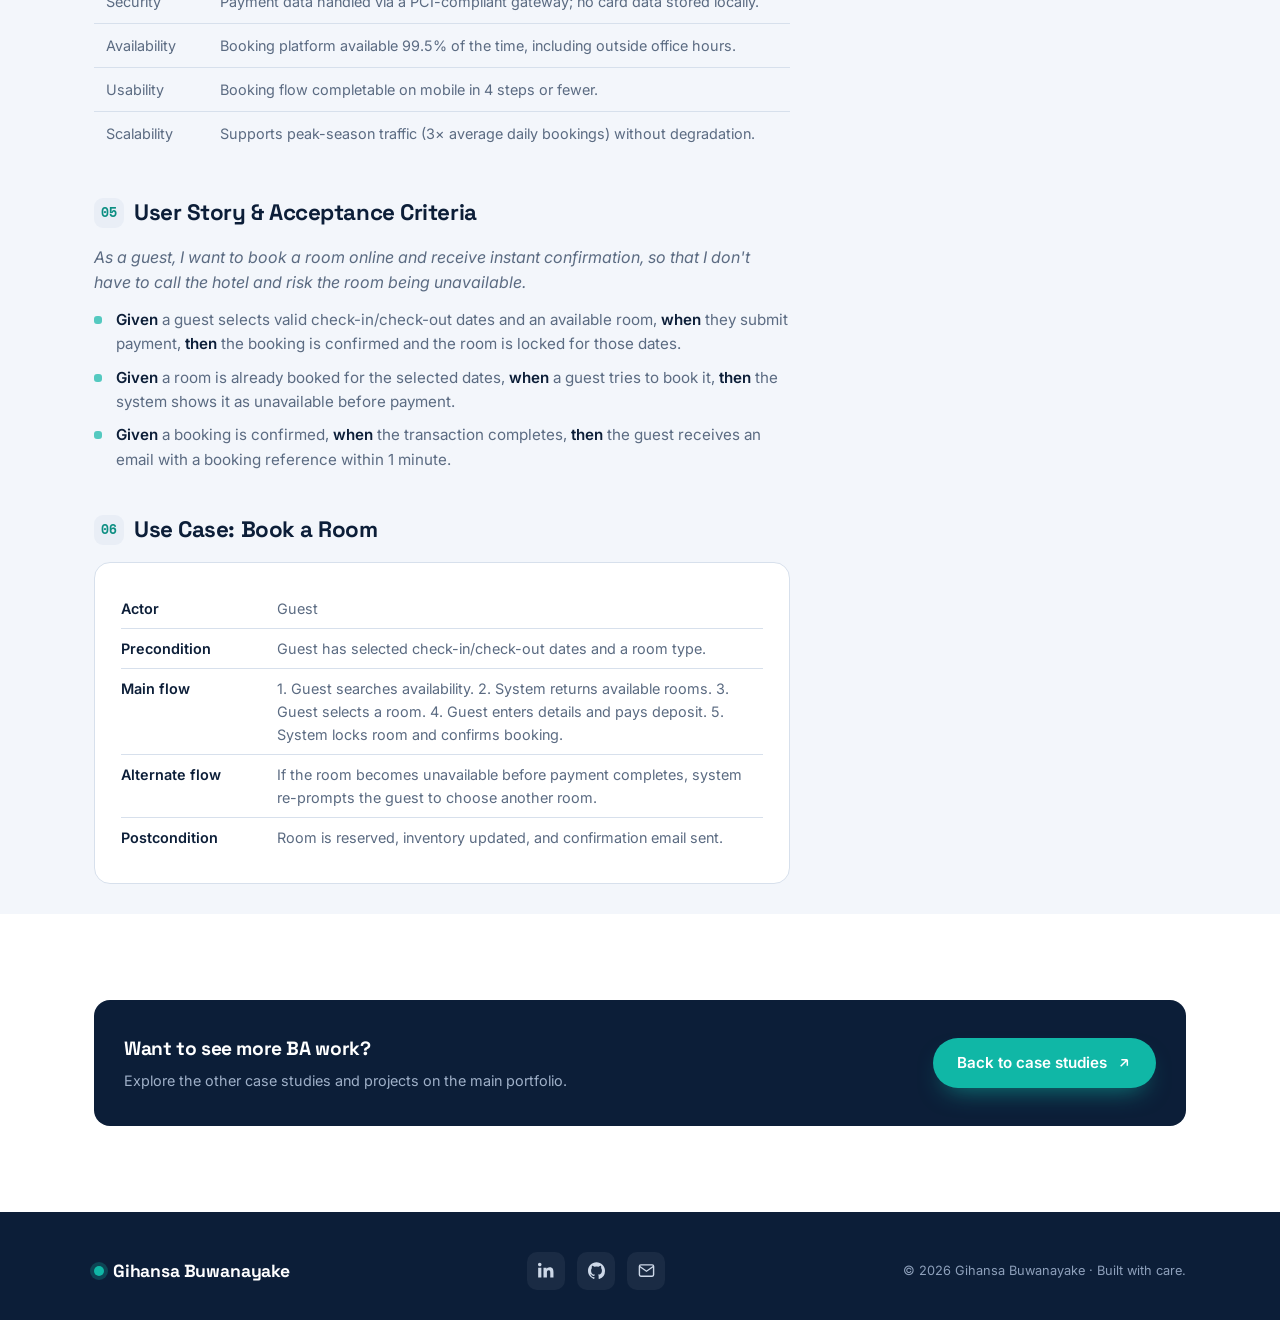
==== commit aa8fdb32: "fix: layout" ====
--- a/hotel-booking-case-study.html
+++ b/hotel-booking-case-study.html
@@ -140,6 +140,16 @@
           <li>Booking confirmation time <b>&lt; 1 min</b></li>
         </ul>
       </div>
+      <div class="side-card reveal d3">
+        <h3>Proposed Tech Stack</h3>
+        <ul>
+          <li>Frontend <b>Next.js</b></li>
+          <li>API <b>Node.js / Express</b></li>
+          <li>Database <b>PostgreSQL</b></li>
+          <li>Payments <b>Stripe</b></li>
+          <li>Analysis <b>BPMN / Figma</b></li>
+        </ul>
+      </div>
     </aside>
   </div>
 </section>
--- a/css/styles.css
+++ b/css/styles.css
@@ -84,9 +84,9 @@
   -webkit-background-clip:text;background-clip:text;color:transparent;
 }
 .hero h1 .tagline{display:block;font-size:.78em;margin-top:.15em}
-.roles{height:2.1em;font-family:'Space Grotesk';font-size:clamp(1.05rem,2.4vw,1.5rem);font-weight:600;color:var(--ink-soft);display:flex;align-items:center;flex-wrap:wrap;gap:10px 12px}
-.roles .swap{position:relative;display:inline-block;overflow:visible;height:1.3em;min-width:15ch;flex-shrink:0}
-.roles .swap span{position:absolute;left:0;top:0;white-space:nowrap;color:var(--teal-dk);opacity:0;transform:translateY(12px);animation:roll 10s infinite}
+.roles{height:2.1em;font-family:'Space Grotesk';font-size:clamp(1.05rem,2.4vw,1.5rem);font-weight:600;line-height:1.3;color:var(--ink-soft);display:flex;align-items:baseline;flex-wrap:wrap;gap:10px 12px}
+.roles .swap{display:inline-grid;align-items:baseline;height:1.3em;min-width:15ch;flex-shrink:0;line-height:1.3}
+.roles .swap span{grid-area:1/1;white-space:nowrap;line-height:1.3;color:var(--teal-dk);opacity:0;transform:translateY(12px);animation:roll 10s infinite}
 .roles .swap span:nth-child(1){animation-delay:0s}
 .roles .swap span:nth-child(2){animation-delay:2.5s}
 .roles .swap span:nth-child(3){animation-delay:5s}
@@ -204,9 +204,10 @@
 .proj{display:flex;flex-direction:column;gap:22px}
 .pcard{display:grid;grid-template-columns:76px 1fr auto;gap:26px;align-items:start;
   background:var(--white);border:1px solid var(--line);border-radius:var(--r);padding:28px 30px;
-  transition:transform .25s,box-shadow .25s;position:relative}
+  transition:transform .25s,box-shadow .25s,border-color .25s;position:relative;cursor:pointer}
 .section.alt .pcard{background:var(--paper)}
 .pcard:hover{transform:translateY(-4px);box-shadow:var(--shadow)}
+.pcard:focus-visible{outline:3px solid rgba(16,183,166,.34);outline-offset:4px;border-color:var(--teal)}
 .pcard .idx{font-family:'Space Mono';font-weight:700;font-size:1.1rem;color:#fff;background:var(--ink);
   width:76px;height:76px;border-radius:14px;display:grid;place-items:center}
 .pcard:hover .idx{background:var(--teal-dk)}
@@ -384,7 +385,7 @@
 .hero:hover .cursor-glow{opacity:1}
 
 /* section heading underline draw-in */
-.sec-head h2{position:relative;display:inline-block}
+.sec-head h2{position:relative;display:block;width:fit-content}
 .sec-head h2::after{content:"";position:absolute;left:0;bottom:-6px;height:3px;width:100%;
   background:linear-gradient(90deg,var(--teal),var(--coral));border-radius:3px;
   transform:scaleX(0);transform-origin:left;transition:transform .8s cubic-bezier(.2,.8,.2,1)}
